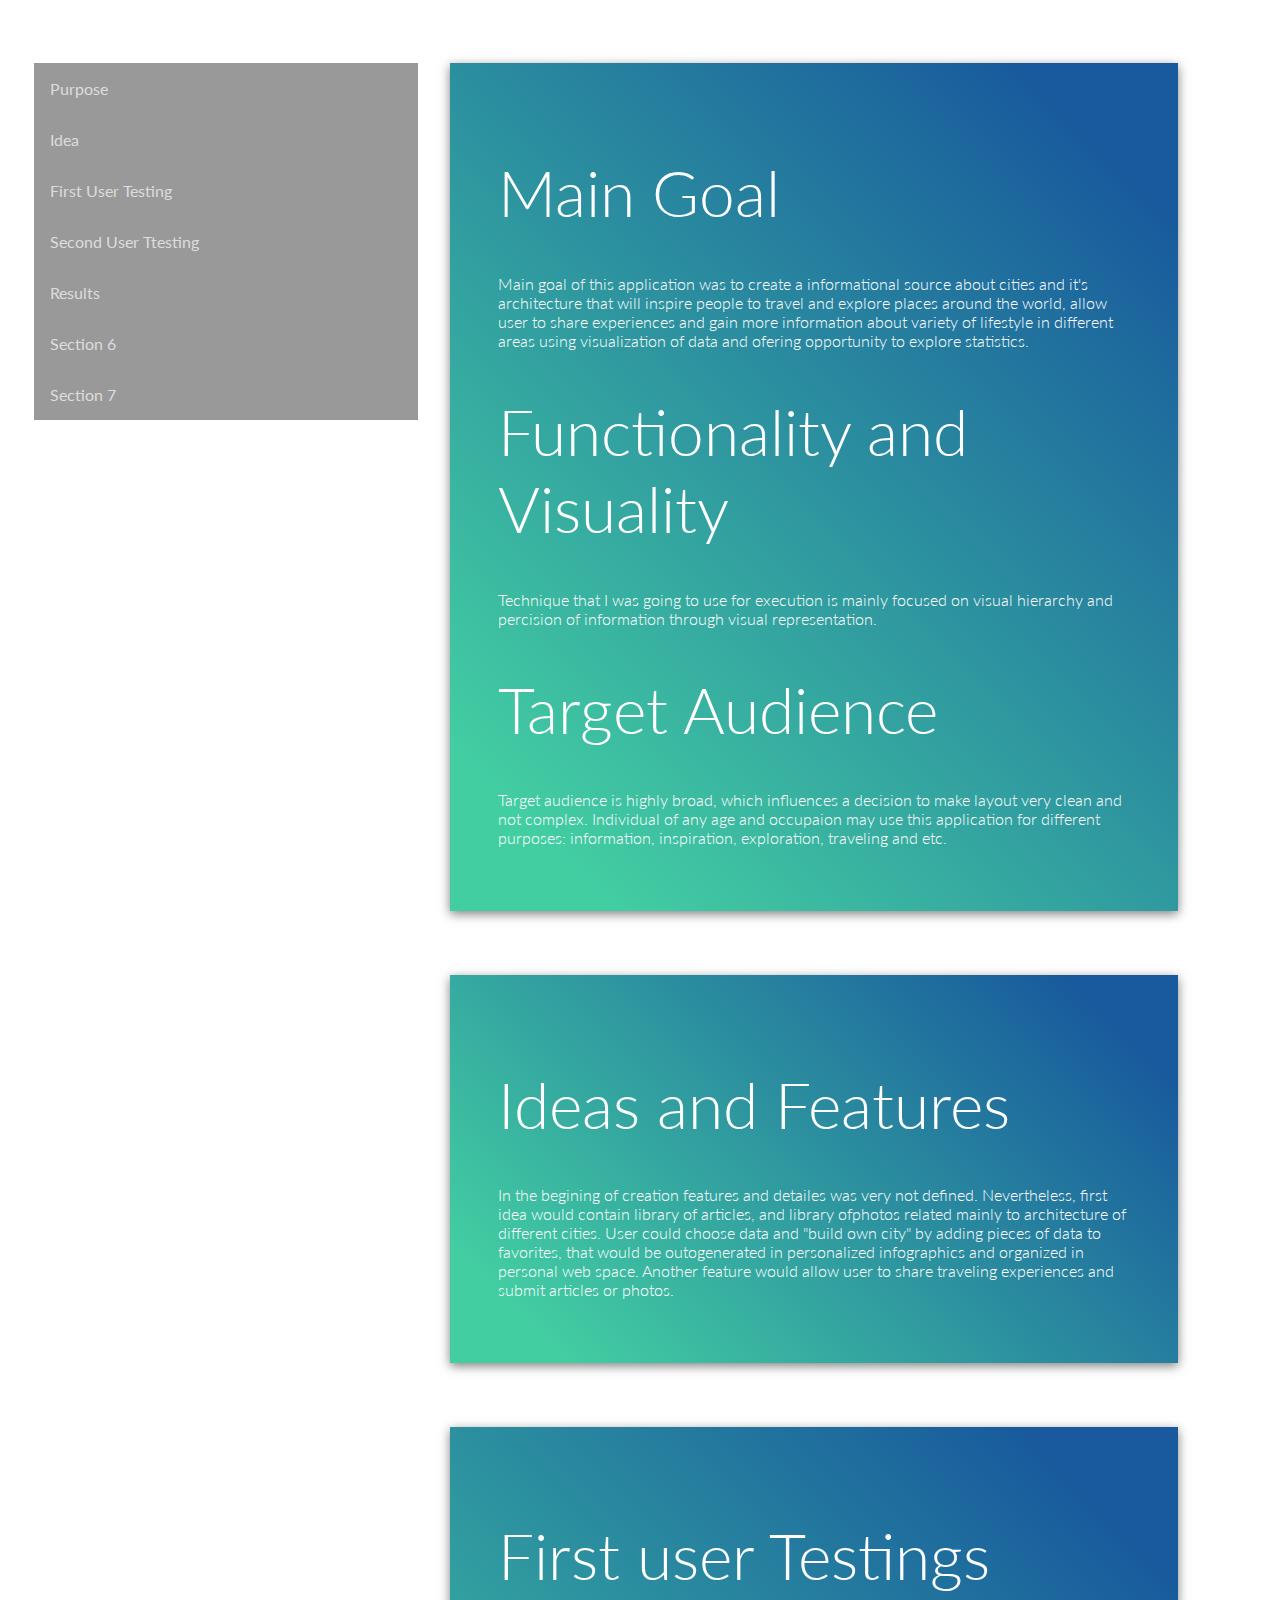
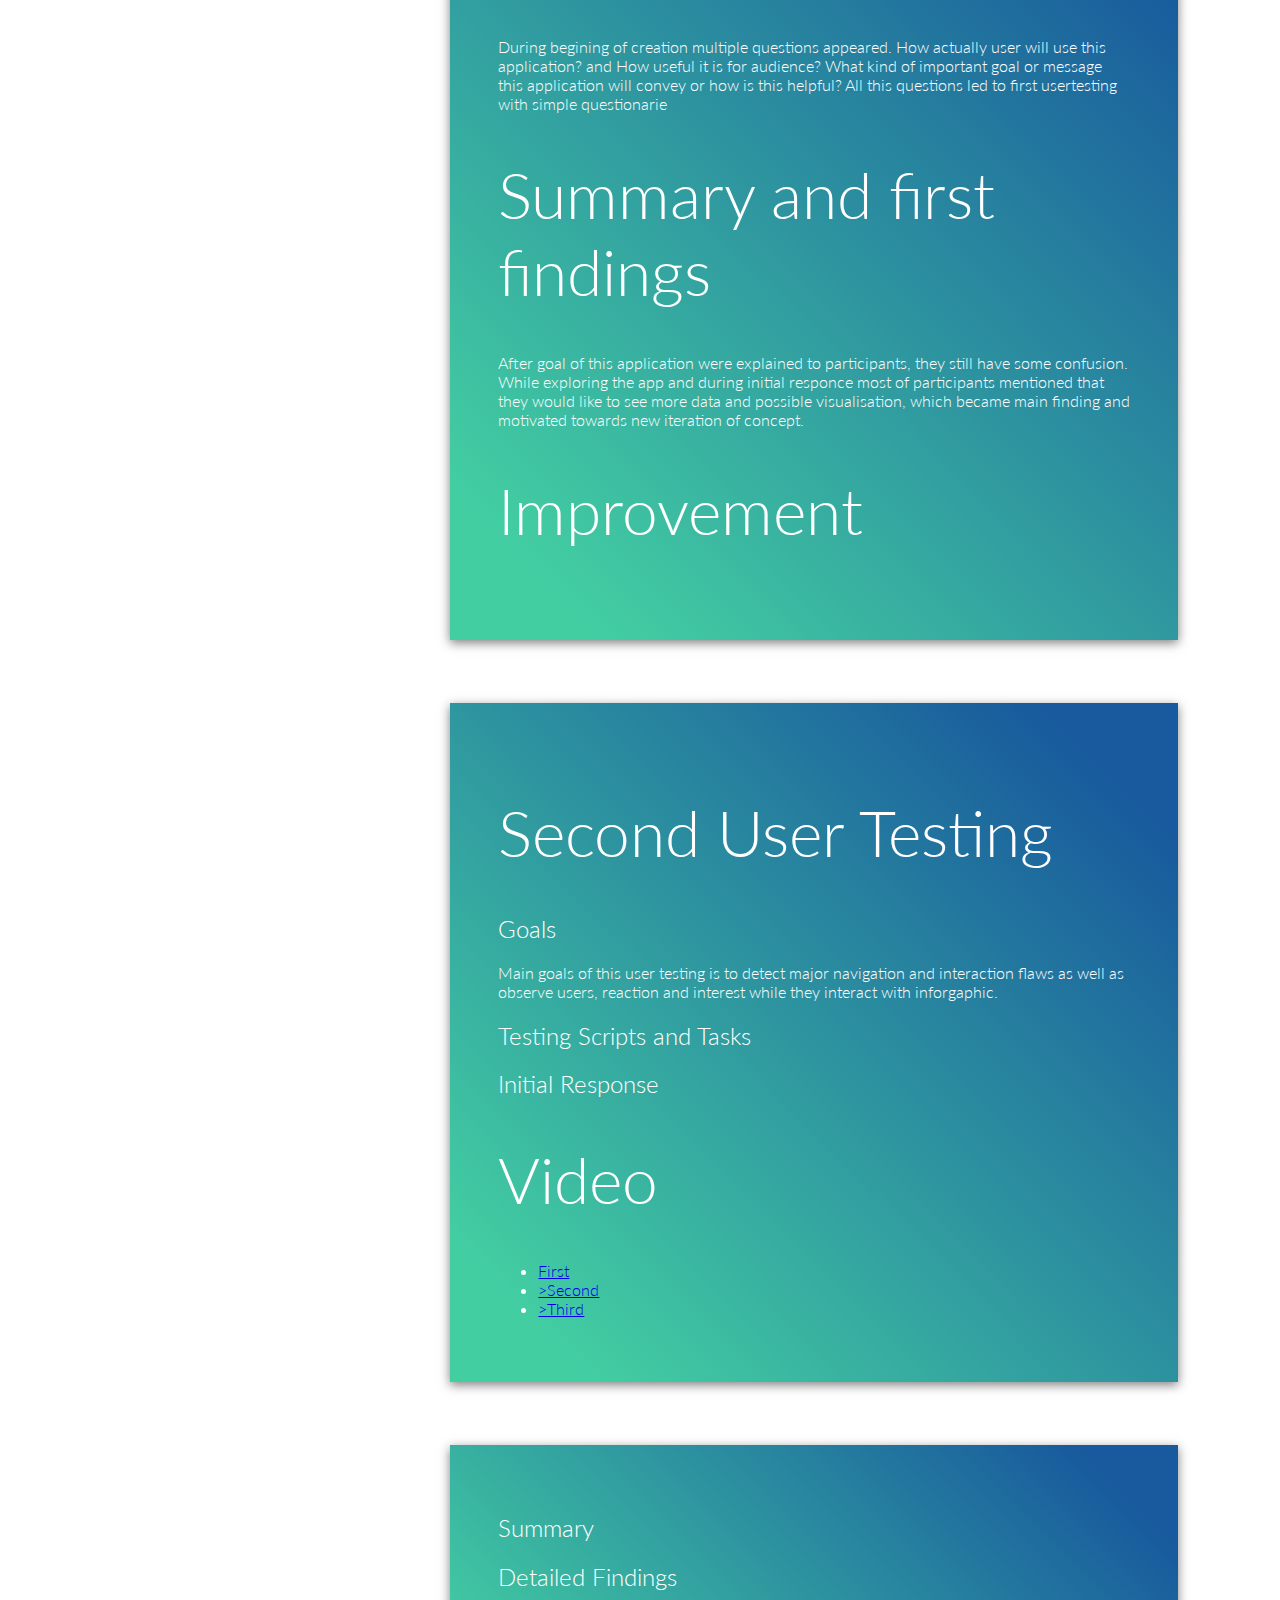
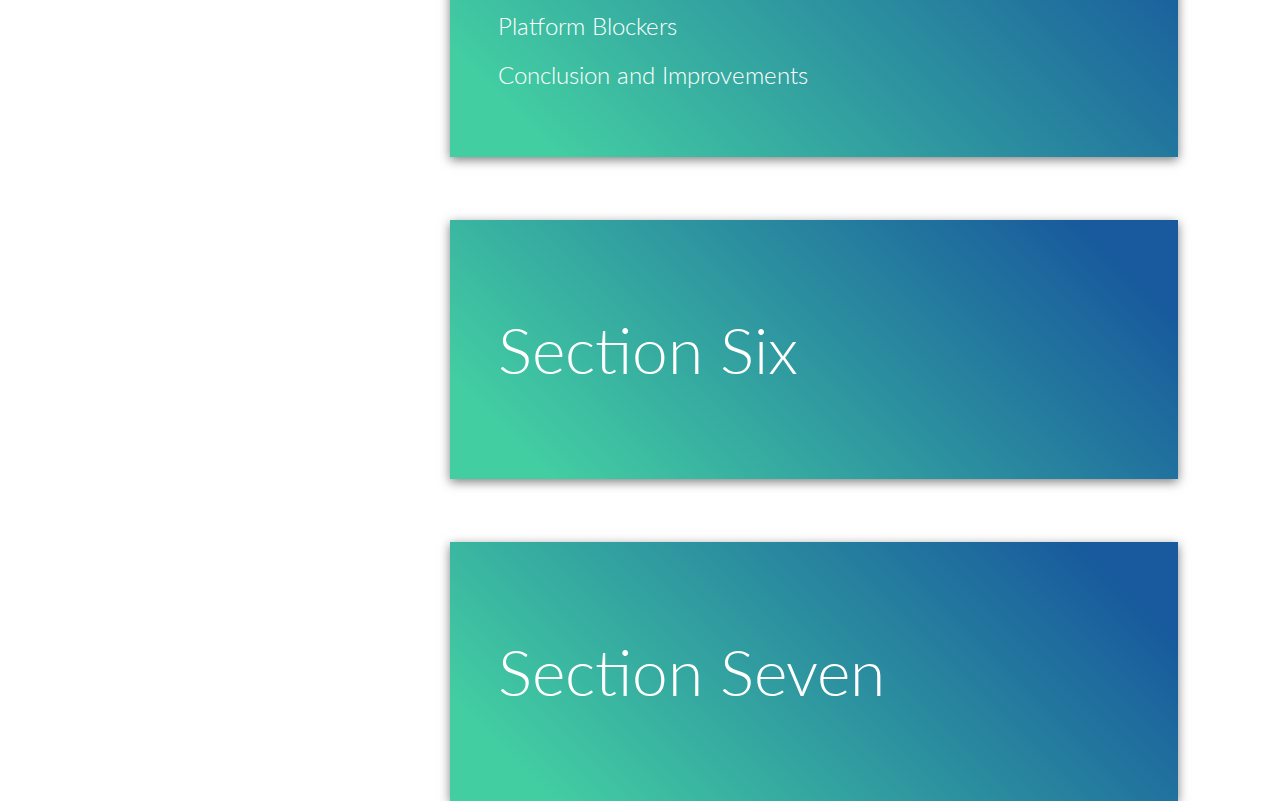
==== work/mini/geompresent/index.html @ 30885419 "Add files via upload" ====
<html lang="en">

    <head>
        <meta charset="utf-8">

        <title>Geometry of one City</title>

        <meta name="author" content="Columbia College Chicago">
  <script src="http://ajax.googleapis.com/ajax/libs/jquery/1.7.1/jquery.min.js" type="text/javascript"></script>
        <link rel="stylesheet" href="style.css"/>
        <script src="script.js"></script>
        

    </head>

    <body>


<link href='http://fonts.googleapis.com/css?family=Lato:100,400,700' rel='stylesheet' type='text/css'>

<nav class="navigation" id="mainNav">
            <a class="navigation__link" href="#1">Purpose</a>
            <a class="navigation__link" href="#2">Idea</a>
            <a class="navigation__link" href="#3">First User Testing</a>
            <a class="navigation__link" href="#4">Second User Ttesting</a>
                <a class="navigation__link" href="#5">Results</a>
                <a class="navigation__link" href="#6">Section 6</a>
                <a class="navigation__link" href="#7">Section 7</a>
</nav>

<div class="page-section hero" id="1">
            <h1><h1>Main Goal</h1>
<p>Main goal of this application was to create a informational source about cities and it's architecture that will inspire people to travel and explore places around the world, allow user to share experiences and gain more information about variety of lifestyle in different areas using visualization of data and ofering opportunity to explore statistics.</p>
<h1>Functionality and Visuality</h1>
<p>Technique that I was going to use for execution is mainly focused on visual hierarchy and percision of information through visual representation.</p>
<h1>Target Audience</h1>
<p>Target audience is highly broad, which influences a decision to make layout very clean and not complex. Individual of any age and occupaion may use this application for different purposes: information, inspiration, exploration, traveling and etc.</p>
</div></h1>
</div>
<div class="page-section" id="2">
            <h1>Ideas and Features</h1>
<p>In the begining of creation features and detailes was very not defined. Nevertheless, first idea would contain library of articles, and library ofphotos related mainly to architecture of different cities. User could choose data and "build own city" by adding pieces of data to favorites, that would be outogenerated in personalized infographics and organized in personal web space. Another feature would allow user to share traveling experiences and submit articles or photos.</p>
</div>
<div class="page-section" id="3">
             <h1>First user Testings</h1>
<p>During begining of creation multiple questions appeared. How actually user will use this application? and How useful it is for audience? What kind of important goal or message this application will convey or how is this helpful? All this questions led to first usertesting with simple questionarie </p>
        <h1>Summary and first findings</h1>
<p> After goal of this application were explained to participants, they still have some confusion. While exploring the app and during initial responce most of participants mentioned that they would like to see more data and possible visualisation, which became main finding and motivated towards new iteration of concept.</p>
        <h1>Improvement</h1>
<p> </p>
</div>
<div class="page-section" id="4">
            <h1>Second User Testing</h1>
<h2>Goals</h2>
<p>Main goals of this user testing is to detect major navigation and interaction flaws as well as observe users, reaction and interest while they interact with inforgaphic.</p>
<h2>Testing Scripts and Tasks</h2>
<p></p>
<h2>Initial Response</h2>
<p></p>
 <h1>Video</h1> 
<ul>
<li>
<a href="http://www.usertesting.com/v/7765403d-2cd2-4cc6-ab50-439fc4ae52d1?encrypted_video_handle=04TmE30Q12r_rZsnNYj5Iw&shared=-MP9jqN0" target="_blank">First</a></li>
              <li>
<a href="http://www.usertesting.com/v/8c128bef-f952-44f1-91f0-d5ce2a48ea66?encrypted_video_handle=-HugCgazSwYy588TH93fkA&shared=vKCdsirp" target="_blank">>Second</a></li>
              <li>
<a href="http://www.usertesting.com/v/b95ab827-b7f9-4333-8abe-7a7451523995?encrypted_video_handle=RUnWf5pV-S4nkLWYYquKvQ&shared=OCs5euKj" target="_blank">>Third</a></li>
              </ul>
</div>
</div>
<div class="page-section" id="5">
                <h2>Summary</h2>
<p></p>
<h2>Detailed Findings</h2>
<p></p>
<h2>Platform Blockers</h2>
<p></p>
<h2>Conclusion and Improvements</h2>
<p></p>
</div>
</div>
<div class="page-section" id="6">
            <h1>Section Six</h1>
</div>
<div class="page-section" id="7">
            <h1>Section Seven</h1>
</div>




<!-- <div class="m1 menu">
    <div id="menu-center">
        <ul>
            <li><a class="active" href="#about">About</a>
<ul>
            <li>Main Goal
            </li>
            <li>Functionality and visual
            </li>
            <li>Target Audience
            </li>
            </ul>
            </li>
            <li><a href="#idea">Evolution</a>
            <ul>
            <li>First iteration
            </li>
            <li>Second iteration
            </li>
            </ul>

            </li>
            <li><a href="#firstuser">First User Testing</a>
            <ul>
            <li>Goal
            </li>
            <li>Initial Response
            </li>
            <li>Conclusion
            </li>
            </ul>

            </li>
            <li><a href="#seconduser">Second User Testing</a>
            <ul>
            <li>Goal
            </li>
            <li>Testing Scripts/Tasks
            </li>
            <li>Initial Response
            </li>
            <li>Video
            </li>


            </ul>

            </li>
            <li><a href="#results">Results</a>
            <ul>
            <li>Summary
            </li>
            <li>Findings
            </li>
            <li>Improvements
            </li>

            </ul>

            </li>
        </ul>
    </div>
</div>
<div class="right">
<div id="about">
  <div><p> "Geometry of one City" is a interactive infographic that can inform about composition of different classification of building in the cities with opportunity to compare and explore more data about them. </p>
  <button><a href="">Prototype Link</a></button> </div>
<h1>Main Goal</h1>
<p>Main goal of this application was to create a informational source about cities and it's architecture that will inspire people to travel and explore places around the world, allow user to share experiences and gain more information about variety of lifestyle in different areas using visualization of data and ofering opportunity to explore statistics.</p>
<h1>Functionality and Visuality</h1>
<p>Technique that I was going to use for execution is mainly focused on visual hierarchy and percision of information through visual representation.</p>
<h1>Target Audience</h1>
<p>Target audience is highly broad, which influences a decision to make layout very clean and not complex. Individual of any age and occupaion may use this application for different purposes: information, inspiration, exploration, traveling and etc.</p>
</div>
<div id="idea">
    <h1>Ideas and Features</h1>
<p>In the begining of creation features and detailes was very not defined. Nevertheless, first idea would contain library of articles, and library ofphotos related mainly to architecture of different cities. User could choose data and "build own city" by adding pieces of data to favorites, that would be outogenerated in personalized infographics and organized in personal web space. Another feature would allow user to share traveling experiences and submit articles or photos.</p>
    <h1>Second Iteration</h1>
<p>After some research and analysis of user's interest in this application it was decided to elliminate main focus down to traveling and article submition. To provide user with experience exchange became a main functionality. Nevertheless, it was planned to collect some data about previous traveling or desired traveling, personal interests and etc in order to represent "personal city" visually. </p>
</div>
<div id="firstuser">
        <h1>First user Testings</h1>
<p>During begining of creation multiple questions appeared. How actually user will use this application? and How useful it is for audience? What kind of important goal or message this application will convey or how is this helpful? All this questions led to first usertesting with simple questionarie </p>
        <h1>Summary and first findings</h1>
<p> After goal of this application were explained to participants, they still have some confusion. While exploring the app and during initial responce most of participants mentioned that they would like to see more data and possible visualisation, which became main finding and motivated towards new iteration of concept.</p>
        <h1>Improvement</h1>
<p> </p>
</div>
</div>
<div id="seconduser">
        <h1>Second User Testing</h1>
<h2>Goals</h2>
<p>Main goals of this user testing is to detect major navigation and interaction flaws as well as observe users, reaction and interest while they interact with inforgaphic.</p>
<h2>Testing Scripts and Tasks</h2>
<p></p>
<h2>Initial Response</h2>
<p></p>
 <h1>Video</h1> 
<ul>
<li>
<a href="http://www.usertesting.com/v/7765403d-2cd2-4cc6-ab50-439fc4ae52d1?encrypted_video_handle=04TmE30Q12r_rZsnNYj5Iw&shared=-MP9jqN0" >First</a></li>
              <li>
<a href="http://www.usertesting.com/v/8c128bef-f952-44f1-91f0-d5ce2a48ea66?encrypted_video_handle=-HugCgazSwYy588TH93fkA&shared=vKCdsirp" >Second</a></li>
              <li>
<a href="http://www.usertesting.com/v/b95ab827-b7f9-4333-8abe-7a7451523995?encrypted_video_handle=RUnWf5pV-S4nkLWYYquKvQ&shared=OCs5euKj">Third</a></li>
              </ul>
</div>
<div id="results">
    <h2>Summary</h2>
<p></p>
<h2>Detailed Findings</h2>
<p></p>
<h2>Platform Blockers</h2>
<p></p>
<h2>Conclusion and Improvements</h2>
<p></p>
</div>
</div> -->
</body>
</html>
---- work/mini/geompresent/style.css ----
/*body, html {
    margin: 0;
    padding: 0;
    height: 100%;
    width: 100%;
}
.menu {
    width: 20vw;
    height: 100vh;
    background-color: darkgrey;
    position: fixed;
    background-color:darkgrey;
    -webkit-transition: all 0.3s ease;
    -moz-transition: all 0.3s ease;
    -o-transition: all 0.3s ease;
    transition: all 0.3s ease;
}
.right{*/
/*  padding-left:20vw;*/
/*}
.light-menu {
    width: 100%;
    height: 75px;
    background-color: darkgrey;
    position: fixed;
    background-color:darkgrey;
    -webkit-transition: all 0.3s ease;
    -moz-transition: all 0.3s ease;
    -o-transition: all 0.3s ease;
    transition: all 0.3s ease;
}
#menu-center {
    width: 980px;
    height: 75px;
    margin: 0 auto;
}
#menu-center ul {
    margin: 15px 0 0 0;
}
#menu-center ul li {
    list-style: none;
    margin: 0 30px 0 0;
    display: block;
}
.active {
    font-family:'Helvetica', serif;
    font-size: 14px;
    color: #fff;
    text-decoration: none;
    line-height: 50px;
}
#menu-center a {
    font-family:'Helvetica', serif;
    font-size: 14px;
    color: grey;
    text-decoration: none;
    line-height: 50px;
}
#about {
    background-color: grey;
    height: 100%;
    margin-left:20vw;
    width: 80vw;
    overflow: hidden;

}
#idea {

    height: 100%;
    margin-left:20vw;
    width: 80vw;
}
#firstuser {
    background-color: blue;
    height: 100%;
    margin-left:20vw;
    width: 80vw;
}
#seconduser {
  padding:2em;
    background-color: grey;
    height: 100%;
   margin-left:20vw;
    width: 80vw;
}
#seconduser a {
color:white;
z-index:99;
}




#results {
  

    height: 100%;
    margin-left:20vw;
    width: 80vw;
}*/


* {
  font-family: 'Lato', sans-serif;
  font-weight: 300;
  -webkit-transition: all .1s ease;
  transition: all .1s ease;
}

html, body {
  height: 100%;
}

h1 {
  font-size: 64px;
}

.page-section {
  height: auto;
  width: 50%;
  margin-left: 35%;
  margin-top: 5%;
  padding: 3em;
  background: -webkit-linear-gradient(45deg, #43cea2 10%, #185a9d 90%);
  background: linear-gradient(45deg, #43cea2 10%, #185a9d 90%);
  color: white;
  box-shadow: 0px 3px 10px 0px rgba(0, 0, 0, 0.5);
}

.navigation {
  position: fixed;
  width: 30%;
  margin-left: 2%;
  background-color: #999;
  color: #fff;
}
.navigation__link {
  display: block;
  color: #ddd;
  text-decoration: none;
  padding: 1em;
  font-weight: 400;
}
.navigation__link:hover {
  background-color: #aaa;
}
.navigation__link.active {
  color: white;
  background-color: rgba(0, 0, 0, 0.1);
}
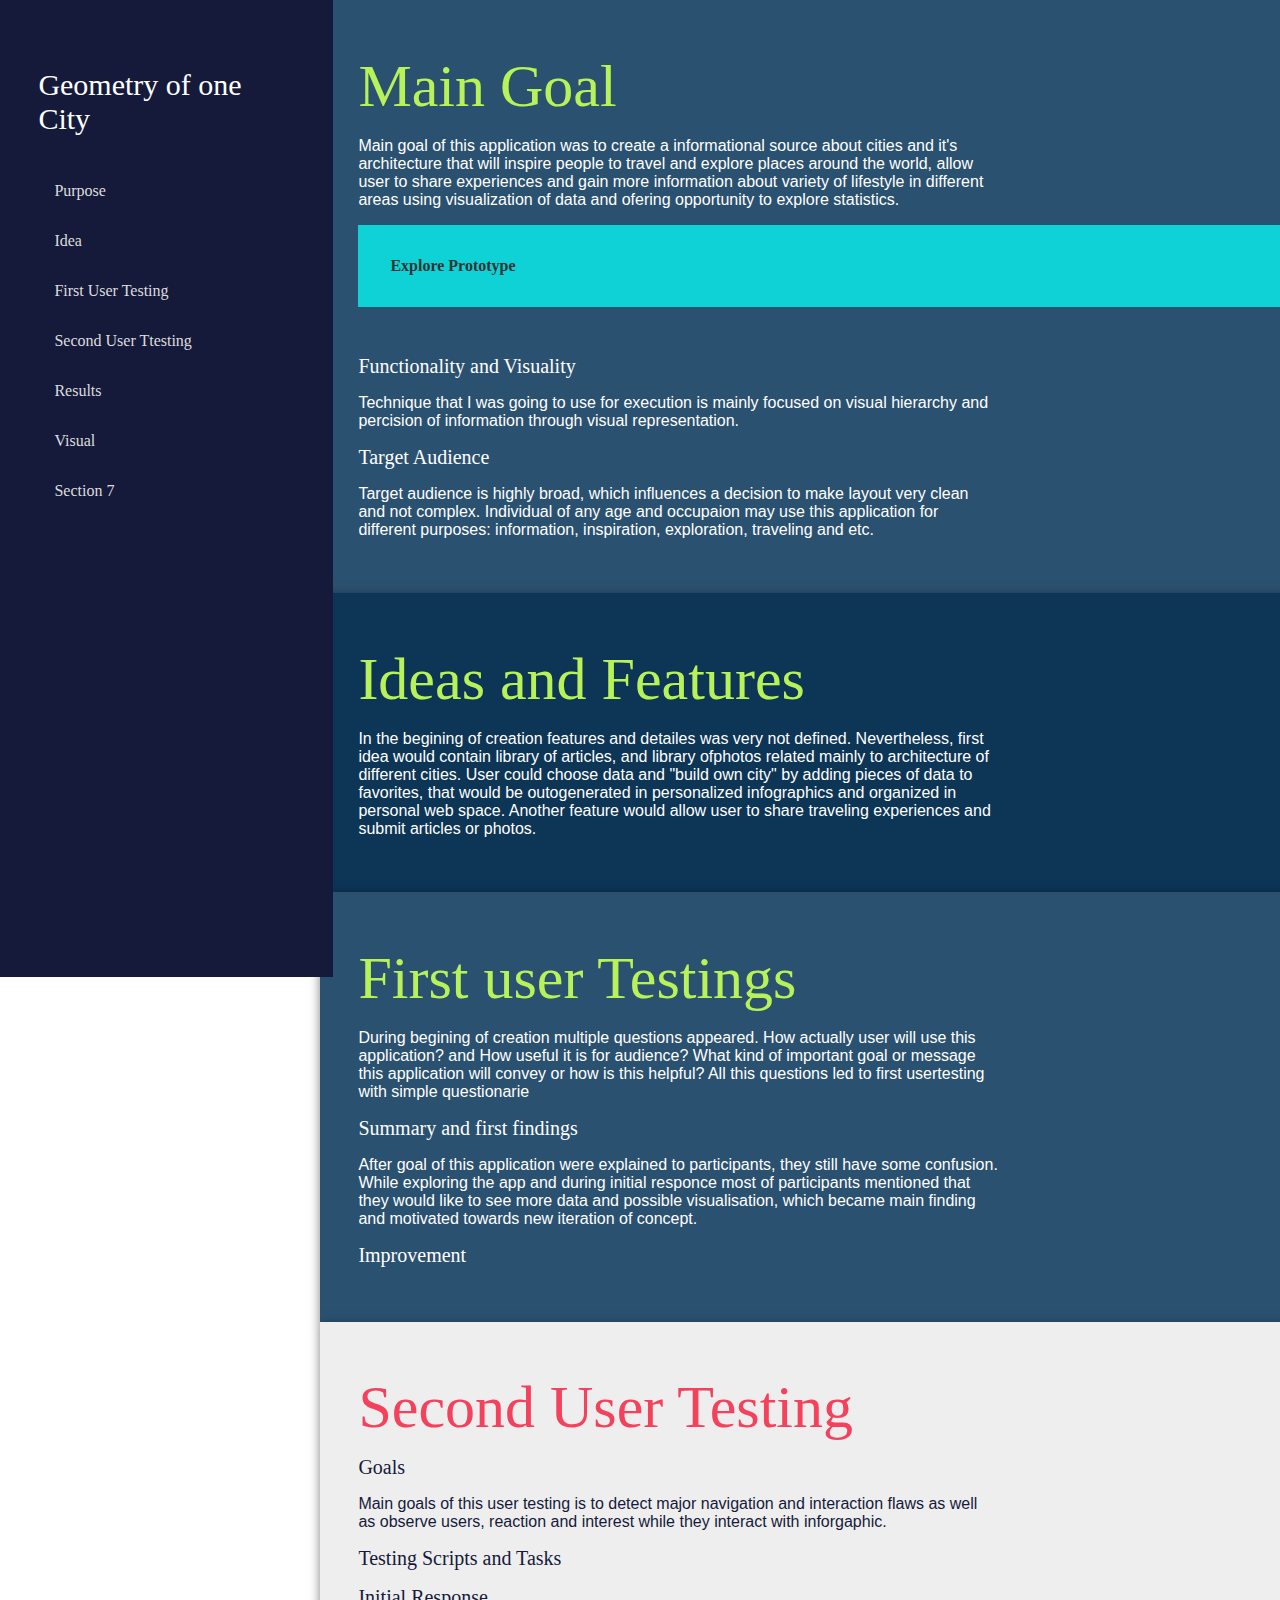
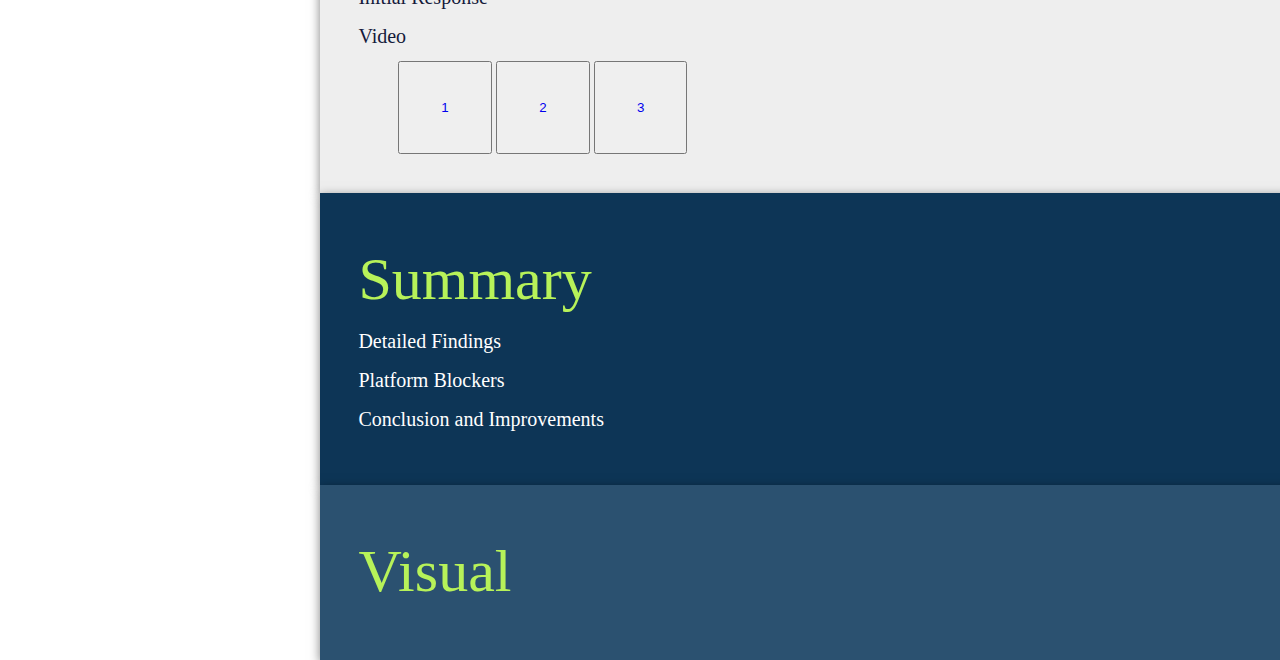
==== commit 590dd476: "Add files via upload" ====
--- a/work/mini/geompresent/index.html
+++ b/work/mini/geompresent/index.html
@@ -19,72 +19,76 @@
 <link href='http://fonts.googleapis.com/css?family=Lato:100,400,700' rel='stylesheet' type='text/css'>
 
 <nav class="navigation" id="mainNav">
+<h3> Geometry of one City</h3>
             <a class="navigation__link" href="#1">Purpose</a>
             <a class="navigation__link" href="#2">Idea</a>
             <a class="navigation__link" href="#3">First User Testing</a>
             <a class="navigation__link" href="#4">Second User Ttesting</a>
                 <a class="navigation__link" href="#5">Results</a>
-                <a class="navigation__link" href="#6">Section 6</a>
+                <a class="navigation__link" href="#6">Visual</a>
                 <a class="navigation__link" href="#7">Section 7</a>
 </nav>
 
 <div class="page-section hero" id="1">
-            <h1><h1>Main Goal</h1>
+            <h1><span>Main Goal</span></h1>
 <p>Main goal of this application was to create a informational source about cities and it's architecture that will inspire people to travel and explore places around the world, allow user to share experiences and gain more information about variety of lifestyle in different areas using visualization of data and ofering opportunity to explore statistics.</p>
+<div class = "proto"><a href="https://invis.io/AYBMKB7PN" target="_blank">Explore Prototype</a></div>
 <h1>Functionality and Visuality</h1>
 <p>Technique that I was going to use for execution is mainly focused on visual hierarchy and percision of information through visual representation.</p>
 <h1>Target Audience</h1>
 <p>Target audience is highly broad, which influences a decision to make layout very clean and not complex. Individual of any age and occupaion may use this application for different purposes: information, inspiration, exploration, traveling and etc.</p>
 </div></h1>
 </div>
-<div class="page-section" id="2">
-            <h1>Ideas and Features</h1>
+<div class="page-section darker" id="2">
+            <h1><span>Ideas and Features</span></h1>
 <p>In the begining of creation features and detailes was very not defined. Nevertheless, first idea would contain library of articles, and library ofphotos related mainly to architecture of different cities. User could choose data and "build own city" by adding pieces of data to favorites, that would be outogenerated in personalized infographics and organized in personal web space. Another feature would allow user to share traveling experiences and submit articles or photos.</p>
 </div>
 <div class="page-section" id="3">
-             <h1>First user Testings</h1>
+             <h1><span>First user Testings</span></h1>
 <p>During begining of creation multiple questions appeared. How actually user will use this application? and How useful it is for audience? What kind of important goal or message this application will convey or how is this helpful? All this questions led to first usertesting with simple questionarie </p>
         <h1>Summary and first findings</h1>
 <p> After goal of this application were explained to participants, they still have some confusion. While exploring the app and during initial responce most of participants mentioned that they would like to see more data and possible visualisation, which became main finding and motivated towards new iteration of concept.</p>
         <h1>Improvement</h1>
 <p> </p>
 </div>
-<div class="page-section" id="4">
-            <h1>Second User Testing</h1>
-<h2>Goals</h2>
+<div class="page-section light" id="4">
+            <h1 ><span class="testing">Second User Testing</span></h1>
+<h1>Goals</h1>
 <p>Main goals of this user testing is to detect major navigation and interaction flaws as well as observe users, reaction and interest while they interact with inforgaphic.</p>
-<h2>Testing Scripts and Tasks</h2>
-<p></p>
-<h2>Initial Response</h2>
+<h1>Testing Scripts and Tasks</h1>
+<p></p>
+<h1>Initial Response</h1>
 <p></p>
  <h1>Video</h1> 
 <ul>
 <li>
-<a href="http://www.usertesting.com/v/7765403d-2cd2-4cc6-ab50-439fc4ae52d1?encrypted_video_handle=04TmE30Q12r_rZsnNYj5Iw&shared=-MP9jqN0" target="_blank">First</a></li>
-              <li>
-<a href="http://www.usertesting.com/v/8c128bef-f952-44f1-91f0-d5ce2a48ea66?encrypted_video_handle=-HugCgazSwYy588TH93fkA&shared=vKCdsirp" target="_blank">>Second</a></li>
-              <li>
-<a href="http://www.usertesting.com/v/b95ab827-b7f9-4333-8abe-7a7451523995?encrypted_video_handle=RUnWf5pV-S4nkLWYYquKvQ&shared=OCs5euKj" target="_blank">>Third</a></li>
+<button><a href="http://www.usertesting.com/v/7765403d-2cd2-4cc6-ab50-439fc4ae52d1?encrypted_video_handle=04TmE30Q12r_rZsnNYj5Iw&shared=-MP9jqN0" target="_blank">1</a></button></li>
+              <li>
+<button><a href="http://www.usertesting.com/v/8c128bef-f952-44f1-91f0-d5ce2a48ea66?encrypted_video_handle=-HugCgazSwYy588TH93fkA&shared=vKCdsirp" target="_blank">2</a></button></li>
+              <li>
+<button><a href="http://www.usertesting.com/v/b95ab827-b7f9-4333-8abe-7a7451523995?encrypted_video_handle=RUnWf5pV-S4nkLWYYquKvQ&shared=OCs5euKj" target="_blank">3</a></button></li>
               </ul>
 </div>
 </div>
-<div class="page-section" id="5">
-                <h2>Summary</h2>
-<p></p>
-<h2>Detailed Findings</h2>
-<p></p>
-<h2>Platform Blockers</h2>
-<p></p>
-<h2>Conclusion and Improvements</h2>
-<p></p>
-</div>
-</div>
+<div class="page-section darker" id="5">
+                <h1><span>Summary</span></h1>
+<p></p>
+<h1>Detailed Findings</h1>
+<p></p>
+<h1>Platform Blockers</h1>
+<p></p>
+<h1>Conclusion and Improvements</h1>
+<p></p>
+</div>
+
+
 <div class="page-section" id="6">
-            <h1>Section Six</h1>
-</div>
-<div class="page-section" id="7">
-            <h1>Section Seven</h1>
-</div>
+                <h1><span>Visual</span></h1>
+<p></p>
+
+</div>
+</div>
+
 
 
 
--- a/work/mini/geompresent/style.css
+++ b/work/mini/geompresent/style.css
@@ -101,39 +101,140 @@
 
 
 * {
-  font-family: 'Lato', sans-serif;
+/*  font-family: 'Open Sans', sans-serif;*/
   font-weight: 300;
   -webkit-transition: all .1s ease;
   transition: all .1s ease;
 }
 
 html, body {
+  margin:0;
   height: 100%;
 }
 
 h1 {
-  font-size: 64px;
-}
+  font-size: 20px;
+  font-family: 'Open Sans';
+  font-weight:500;
+  color:#fff;
+}
+h1 span {
+  font-size: 60px;
+  font-family: 'Agency FB';
+  color:#b7f259;
+}
+
 
 .page-section {
   height: auto;
-  width: 50%;
-  margin-left: 35%;
-  margin-top: 5%;
-  padding: 3em;
-  background: -webkit-linear-gradient(45deg, #43cea2 10%, #185a9d 90%);
-  background: linear-gradient(45deg, #43cea2 10%, #185a9d 90%);
+  width: 80vw;
+  margin-left: 25vw;
+ font-family: 'Open Sans', sans-serif;
+  padding: 3vw;
+  background-color:#2b5170;
+  background-color:#2b5170;
   color: white;
   box-shadow: 0px 3px 10px 0px rgba(0, 0, 0, 0.5);
 }
 
+.testing{
+  color:#f4425c;
+}
+
+.darker{
+  height: auto;
+  width: 80vw;
+  margin-left: 25vw;
+ font-family: 'Open Sans', sans-serif;
+  padding: 3vw;
+  background-color:#0d3556;
+  background-color:#0d3556;
+  color: white;
+  box-shadow: 0px 3px 10px 0px rgba(0, 0, 0, 0.5);
+}
+.light{
+    height: auto;
+  width: 80vw;
+  margin-left: 25vw;
+ font-family: 'Open Sans', sans-serif;
+  padding: 3vw;
+  background-color:#eee;
+  background-color:#eee;
+  color: #151a3b;
+
+  box-shadow: 0px 3px 10px 0px rgba(0, 0, 0, 0.5);
+}
+
+.proto{
+  color:#323333;
+  background-color:#0ed2d6;
+  padding:2em;
+  transition:1s;
+  margin-bottom:3em;
+
+}
+.proto a{
+  font-family: 'Agency FB';
+  text-decoration:none;
+  font-weight:600;
+  color:#323333;
+  transition:1s;
+}
+.proto:hover{
+  color:#70f4da;
+  background-color:#9df9df;
+  padding:2em;
+  transition:1s;
+}
+.proto a:hover{
+letter-spacing: 2px;
+  transition:1s;
+}
+
+
+.light h1{
+    color: #151a3b;
+}
+
+.page-section p{
+  width:50vw;
+}
+ul{
+  display:inline;
+  height:3em;
+}
+
+.page-section li{
+  list-style: none;
+   display:inline;
+
+height:3em;
+}
+.page-section li a{
+
+text-decoration: none;
+}
+
+button{
+  width:7em;
+  height:7em;
+}
 .navigation {
+  height: 100vh;
   position: fixed;
-  width: 30%;
-  margin-left: 2%;
-  background-color: #999;
+  width: 20vw;
+ font-family: 'Agency FB';
+  background-color: #151a3b;
+  padding:3vw;
   color: #fff;
 }
+
+.navigation h3{
+  color:white;
+  font-size:30px;
+}
+
+
 .navigation__link {
   display: block;
   color: #ddd;
@@ -142,9 +243,11 @@
   font-weight: 400;
 }
 .navigation__link:hover {
-  background-color: #aaa;
+  letter-spacing: 2px;
+ /* background-color: #aaa;*/
 }
 .navigation__link.active {
-  color: white;
+  color:#b7f259;
+ 
   background-color: rgba(0, 0, 0, 0.1);
 }
